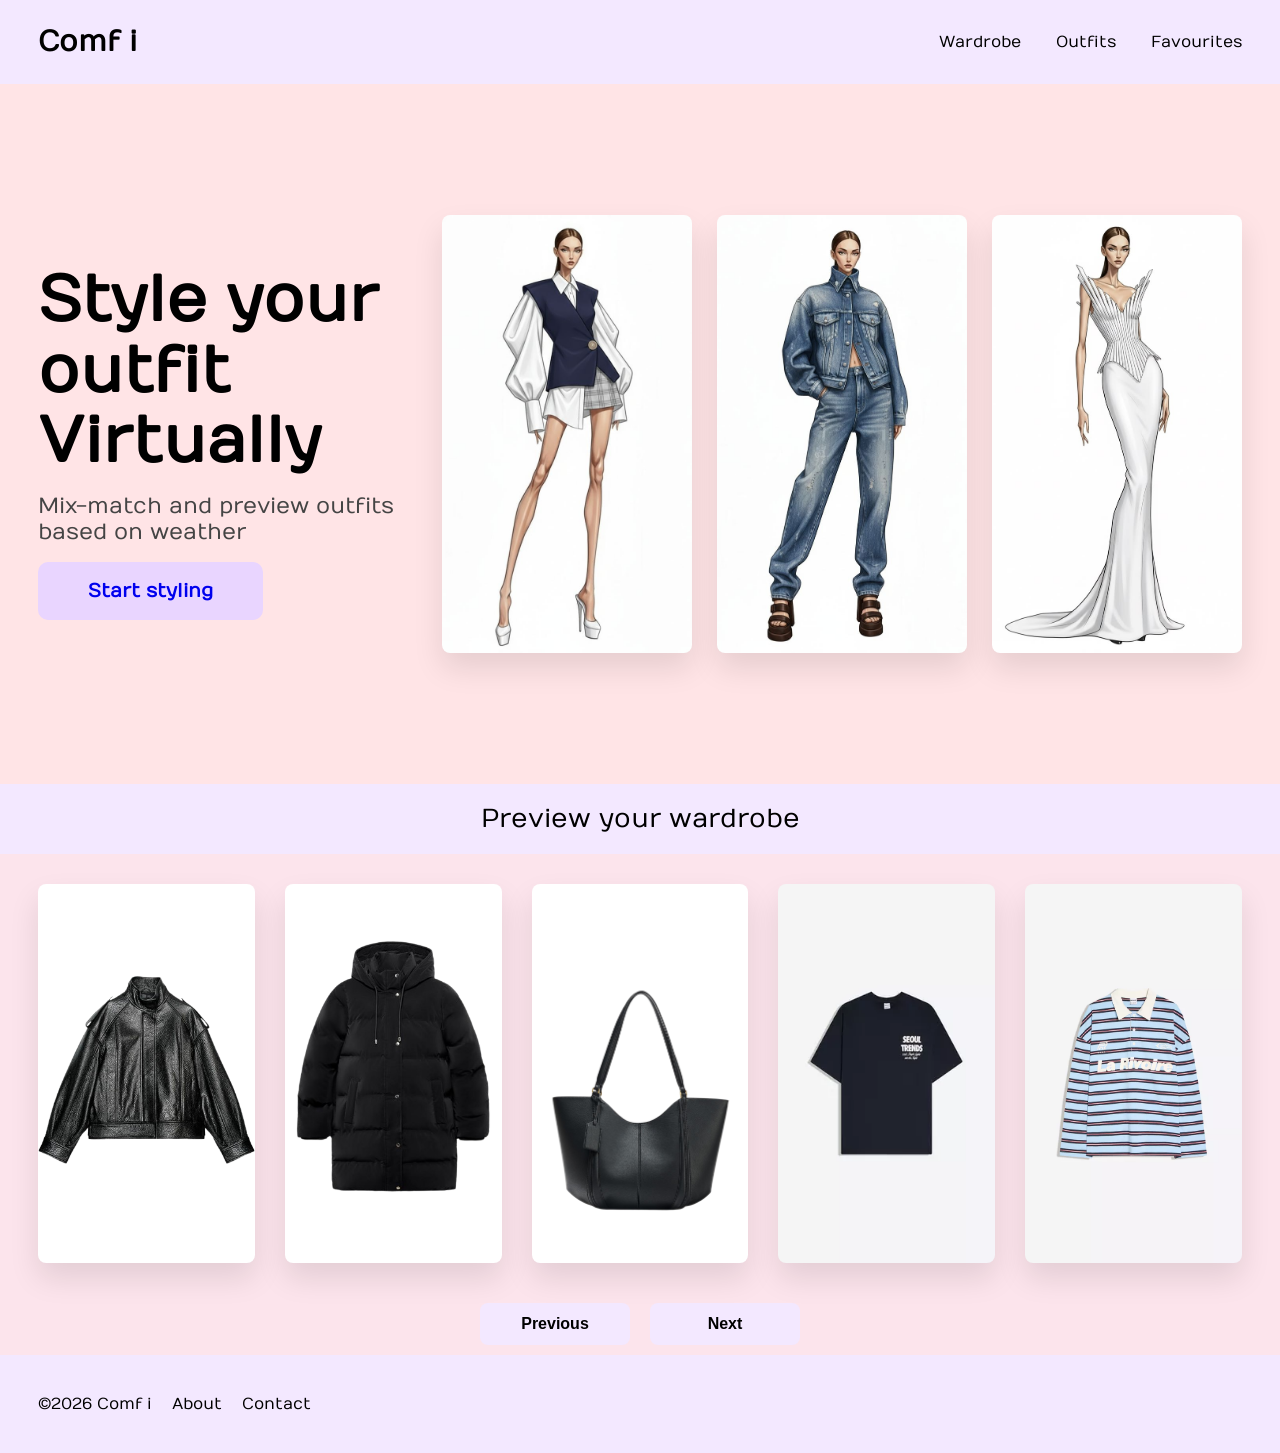
==== index.html @ 6ac88089 "Comfi virtual wardrobe" ====
<!doctype html>
<html lang="en" dir="ltr">
  <head>
    <meta charset="UTF-8" />
    <title>Comf i | Virtual Wardrobe</title>
    <link rel="stylesheet" href="style.css" />
  </head>
  <body>

    </header>
    <header class="navbar">
      <div class="logo">Comf i</div>
      <nav>
        <a href="#wardrobe-start">Wardrobe</a>
        <a href="#">Outfits</a>
        <a href="#">Favourites</a>
         <!-- <span class="menu">☰</span> -->
      </nav>
    </header>
    <section class="hero">
      <div class="hero-text">
        <h1>Style your outfit Virtually</h1>
        <p>Mix-match and preview outfits based on weather</p>
        <a class="a-styling"  href="wardrobe.html"> Start styling </a>
      <!--    onclick="document .getElementById('wardrobe-start') .scrollIntoView({ behavior: 'smooth' })
          " -->
      </div>
       <div class="hero-images" >
         <img class="h-image" src="images/heroop1.jpg" />
        <img class="h-image" src="images/hero2.jpg" />
        <img class="h-image" src="images/hero3.jpg" />
      </div>
    </section>
    <div class="section-title" id="wardrobe-start">Preview your wardrobe</div>
     
       <div class="items"  id="material">
        <img  class="g-image" src="images/jacketleather.png" />
        <img class="g-image" src="images/coatwinter.png" />
        <img class="g-image" src="images/Bag.png" />
        <img class="g-image" src="images/tshirt2.jpg" />
        <img class="g-image" src="images/longsleevesport.jpg" />
        <img class="g-image" src="images/Hoodie.jpg" />
        <img class="g-image" src="images/jacketjeans.jpg" />
        <img class="g-image" src="images/shortj.png" />
        <img class="g-image" src="images/botttuta1.jpg" />
        <img class="g-image" src="images/bottjeans1.png" />
         <img class="g-image" src="images/dressserious.png" />
        <img class="g-image" src="images/coatrain.jpg" />
        <img class="g-image" src="images/bagheart.jpg" />
        <img class="g-image" src="images/shoesblack.jpg" />
        <img class="g-image" src="images/blouse.png" />
         <img class="g-image" src="images/skirt.png" />
        <img class="g-image" src="images/hoodieopen.jpg" />
        <img class="g-image" src="images/Jacketserious1.jpg" />
        <img class="g-image" src="images/shoessandale.jpg" />
         <img class="g-image" src="images/dressopen.jpg" />
         <img class="g-image" src="images/botttutaser.jpg" />
        <img class="g-image" src="images/skirtblue.jpg" />
         <img class="g-image" src="images/coatsoft.jpg" />
        <img class="g-image" src="images/sweaterknit.jpg" />
        <img class="g-image" src="images/Tshirtmusic.jpg" />
        <img class="g-image" src="images/Tshirtf1.jpg" />
        <img class="g-image" src="images/bottWhiteJeans.png" />
        <img class="g-image" src="images/logsleeveopen.jpg" />
        <img class="g-image" src="images/LinenBlousef1.jpg" />
        <img class="g-image" src="images/dresswinter.jpg" />
        <img class="g-image" src="images/Jumpswit.png" />
        <img class="g-image" src="images/longsleevecasual.jpg" />
        <img class="g-image" src="images/shoestaka.jpg" />
      </div>
    <div class="move-Btns">
  <button id="prev-Btn">Previous</button>
  <button id="next-Btn">Next</button>
</div>
      
  

    <footer>
      <p>©2026 Comf i</p>
      <a href="#" class="foot">About</a>
      <a href="#" class="foot">Contact</a>
    
    </footer>
    <script src="script.js"></script>
  </body>
</html>
---- style.css ----
/* Home page */
@import url('https://fonts.googleapis.com/css2?family=Montserrat:ital,wght@0,100..900;1,100..900&family=Numans&display=swap');
      * {
        box-sizing: border-box;
        margin: 0;
        padding: 0;
       
      }
      body {
        font-family: 'Numans', sans-serif;
        background-color: #fff;
        width: 100%;
        
      }

      /* full width containers */
      header,
      section,
     .section-title,
     .items,
      footer {
        width: 100%;
        padding-left: 3%;
        padding-right: 3%;
      }
    
      /* header */
      header {
        
        display: flex;
        justify-content: space-between;
        align-items: center;
        padding-top: 25px;
        padding-bottom: 25px;
        background-color: rgb(243, 232, 255);
      }
      .logo {
        font-weight: bold;
        font-size: 1.8rem;
      }
      nav a {
        margin-left: 30px;
        text-decoration: none;
        color: #000;
        font-weight: 500;
      }

      /* hero */
      .hero {
        background-color: #ffe4e6;
        display: flex;
        flex-direction: row;
        justify-content: space-between;
        align-items: center;
        gap: 40px;
        padding-top: 60px;
        padding-bottom: 60px;
        min-height: 700px;
      }

      .hero-text {
        flex: 1;
        max-width: 600px;
      }

      .hero-text h1 {
        font-size: 4rem;
        margin-bottom: 15px;
        line-height: 1.1;
      }

      .hero-text p {
        font-size: 1.4rem;
        color: #444;
        margin-bottom: 35px;
      }

      .a-styling {
        background-color: #e9d5ff;
        text-decoration: none;
        padding: 18px 50px;
        border: none;
        border-radius: 10px;
        cursor: pointer;
        font-weight: bold;
        font-size: 1.2rem;
      }
      .a-styling:hover{
       color: grey ;
      }
      /* large image container  */
      .hero-images {
        flex: 1.5;
        display: flex;
        gap: 25px;
        justify-content: flex-end;
        align-items: center;
      }

      .h-image {
        width: 22%;
        min-width: 250px;
        height: auto;
        aspect-ratio: 2 / 3.5;
        object-fit: cover;
        border-radius: 8px;
        background-color: #fff;
        box-shadow: 0 15px 30px rgba(0, 0, 0, 0.1);
        cursor: pointer;
      }

      /* wardrobe section*/
      .section-title {
        background-color: #f3e8ff;
        text-align: center;
        padding: 20px 0;
        font-size: 1.6rem;
      
      }


      /* grid*/
    
      .items{
       display: grid;
        grid-template-columns: repeat(5, 1fr); /* exactly 5 columns */
        grid-template-rows: 1fr;
       /* grid-template-columns: repeat(5, minmax(250px, 1fr)); */
       gap: 30px;
       background-color: rgb(252, 228, 236);
      padding-top: 30px;
      padding-bottom: 30px;
      
    } 
      .g-image{
      
         width: 100%;
        /* width: 22%; */
        /* min-width: 250px; */
        height: auto;
        aspect-ratio: 2 / 3.5;
        object-fit: cover;
        border-radius: 8px;
        background-color: #fff;
        box-shadow: 0 15px 30px rgba(0, 0, 0, 0.1);
        transition: opacity 0.3s ease;
        
      }
      .g-image:hover {
        transform: translateY(-15px);
      }
    
      .move-Btns {
       display: flex;
       justify-content: center;
       gap: 20px;
       padding: 10px 0;
       background-color: rgb(252, 228, 236);
  }
  .move-Btns button {
  flex: 1;              /* to make  both buttons equal  */
  max-width: 150px;  
  padding: 12px 25px;
  border: none;
  border-radius: 8px;
  font-size: 1rem;
  font-weight: bold;
  cursor: pointer;
  transition: all 0.3s ease;
}
.move-Btns button:hover {
 
  transform: translateY(-2px);
  color: grey ;
}
.move-Btns button:active {
  transform: scale(0.95);
}
.move-Btns button:disabled {
  background-color: #ccc;
  cursor: not-allowed;
  transform: none;
}
#prev-Btn , #next-Btn{
   background-color: rgb(243, 232, 255);
}

      footer {
        padding-top: 40px;
        padding-bottom: 40px;
        display: flex;
        justify-content:flex-start;
       background-color: rgb(243, 232, 255);
        gap :20px;
      }
      .foot{
        display: flex;
        gap: 30px;
        text-decoration: none;
        color: black;
      }






/* second page   */
    


/* main  */
.main-layout {
  display: grid;
  grid-template-columns: 300px 1fr 350px;
  /* grid-template-rows: auto 1fr; */
  gap: 30px;
  padding: 30px 40px;
  background: #f3d4d4;
}

/* all coloms same row structure */
.sidebar,
.builder,
.preview {
  display: grid;
  /* grid-template-rows:auto 1fr; */
  height: 100%;
  background-color: rgb(243, 232, 255);
  
}

/* left sidebar */
.sidebar {
  padding: 20px;
  background-color: rgb(243, 232, 255);
}

.filter-group {
  margin-top: 15px;
  padding: 100px 30px;
  font-size: 20px;
}

.filter-group p {
  font-weight: bold;
  margin-bottom: 8px;
}

.filter-group label {
  display: block;
  margin: 5px 0;
}

/* center */
.builder {
  
  padding: 20px;
  gap: 20px;
  background-color: rgb(243, 232, 255);
 
}

/* rows */
.rows {
  display: grid;
  grid-template-columns: repeat(4, 1fr);
  /* grid-template-rows: 1fr 1fr; */
   grid-template-rows: repeat(2, 300px); /* 2 rows */
 justify-items: center;
  align-items: center;
  gap: 20px;
  margin-top: 20px;
   overflow: visible;/* Changed from hidden so you can see if they are clipping */
   margin-bottom: 10px; /* Small gap before buttons */
}


/* itme box */
.item {
  /* width: 250px; */
  height: 300px; /* This ensures every white box is the same height */
  width: 100%; /* Let the grid decide the width */
  max-width: 100%; 
  /* height: auto; */
  background: #fff;
  display: flex;
  justify-content: center;
  align-items: center;
}

.item img {

   /* width: 250px; */
  max-height: 320px;
    width: 100%;
    height: auto;
    object-fit: contain; /* Keeps images from stretching strangely */
    display: block;
 
    
}
    

.g2-move-Btns {
  display: flex;
  justify-content: center;
  gap: 20px;
  padding: 10px 0;
  background-color: rgb(243, 232, 255);
    margin-top: 10px; /* This will pull the buttons UP toward the boxes */
}



/* add text */
.add-text {
  position: absolute;
  top: -10px;
  left: 10px;
  background: #efd3d3;
  padding: 0 8px;
  font-size: 12px;
}



.selected {
  border: 2px solid #3f3fff;
}

/* rightside */




.preview {
  /* background: #efd3d3; */
  padding: 20px;
  align-items: center;
  background-color: rgb(243, 232, 255);
  flex-direction: column;
  width: 100%;
  justify-content: center;
  align-items: flex-start;
  gap: 10px;

}

.model-wrapper {
  position: relative;
  width: 300px;
  height: 600px;
  margin: auto;
  overflow: visible;
}

.model-base {
  width: 100%;
  position: absolute;
  top: 0;
  left: 0;
  z-index: 1;
}

/* ALL clothes */
/* base */
.clothes-layer {
  position: absolute;
  pointer-events: none;
  display: none;
  height: auto;
  max-height: 100%;
}
/* tops */
#layer-Tops {
  top: 10%;
  left: 50%;
  transform: translateX(-50%);
  width: 85%;
  z-index: 3;
}

/* bottoms */
#layer-Bottoms {
  top: 50%;
  left: 50%;
  transform: translateX(-50%);
  width: 90%;
  z-index: 2;
}

/* one piece */
#layer-One-piece {
  top: 10%;
  left: 50%;
  transform: translateX(-50%);
  width: 100%;
  z-index: 4;
}

/* outwear on the right side  */
#layer-Outerwear {
  top: 25%;              /* middle of body */
  left: 85%;             /* push to the RIGHT side */
  transform: translateX(-50%);
  width: 80%;
  z-index: 5;
}





/* Style for the clicked item in the grid */
.item-selected {
  outline: 3px solid #b39ddb;
  transform: scale(1.05);
}
/* model */
.model {
  /* height: 300px; */
     width: 250px;
  height: auto;
}


/* buttons  */
 .btn-group {
  display: flex;
  flex-direction: column;
  width: 100%;
  justify-content: center;
  align-items: center;
 gap: 10px;

}

.btn-primary,.btn-secondary {
  width: 80%;
  padding: 15px;
  gap: 30px;
  border: none;
  /* cursor: pointer; */
  text-decoration:none ;
  background-color: white;
   border-radius: 10px;
  font-weight: bold;
  font-size: 1.2rem;     
 
}
.last{
  text-decoration: none;
color: black;
}



/* result page DONT MIND THIS  */


.result-container {
  display: grid;
  grid-template-columns: 1.2fr 1fr; 
  align-items: center;              
  justify-items: center;            /* Horizontal center */
  min-height: calc(100vh - 160px);  /* Adjust based on header/footer height */
  padding: 40px 5%;
  background-color:  rgb(252, 228, 236);     
  gap: 30px;
}

/* image wrapper */
.result-image {
  width: 100%;
  max-width: 480px;
  display: flex;
  justify-content: center;
}

.result-image img {
  width: 100%;
  height: auto;
  border-radius: 12px;
  box-shadow: 0 10px 25px rgba(0, 0, 0, 0.1);
  object-fit: cover;
}

/* Content Side flex*/
.result-content {
  display: flex;
  flex-direction: column;
  align-items: center;
  text-align: center;
  width: 100%;
}

.outfit-name {
  font-family: 'Numans', sans-serif;
  font-size: 3rem;
  margin-bottom: 50px;
  color: #1a1a1a;
  letter-spacing: 1px;
}

/* the success message  */
.success-banner {
  background-color: #556b2f;    
  color: #000;                  
  padding: 25px 20px;
  width: 90%;
  max-width: 550px;
  font-size: 1.6rem;
  font-weight: 500;
  border-radius: 15px;
  box-shadow: 0 6px 15px rgba(0, 0, 0, 0.15);
  transition: transform 0.3s ease;
}

.success-banner:hover {
  transform: translateY(-5px);
}
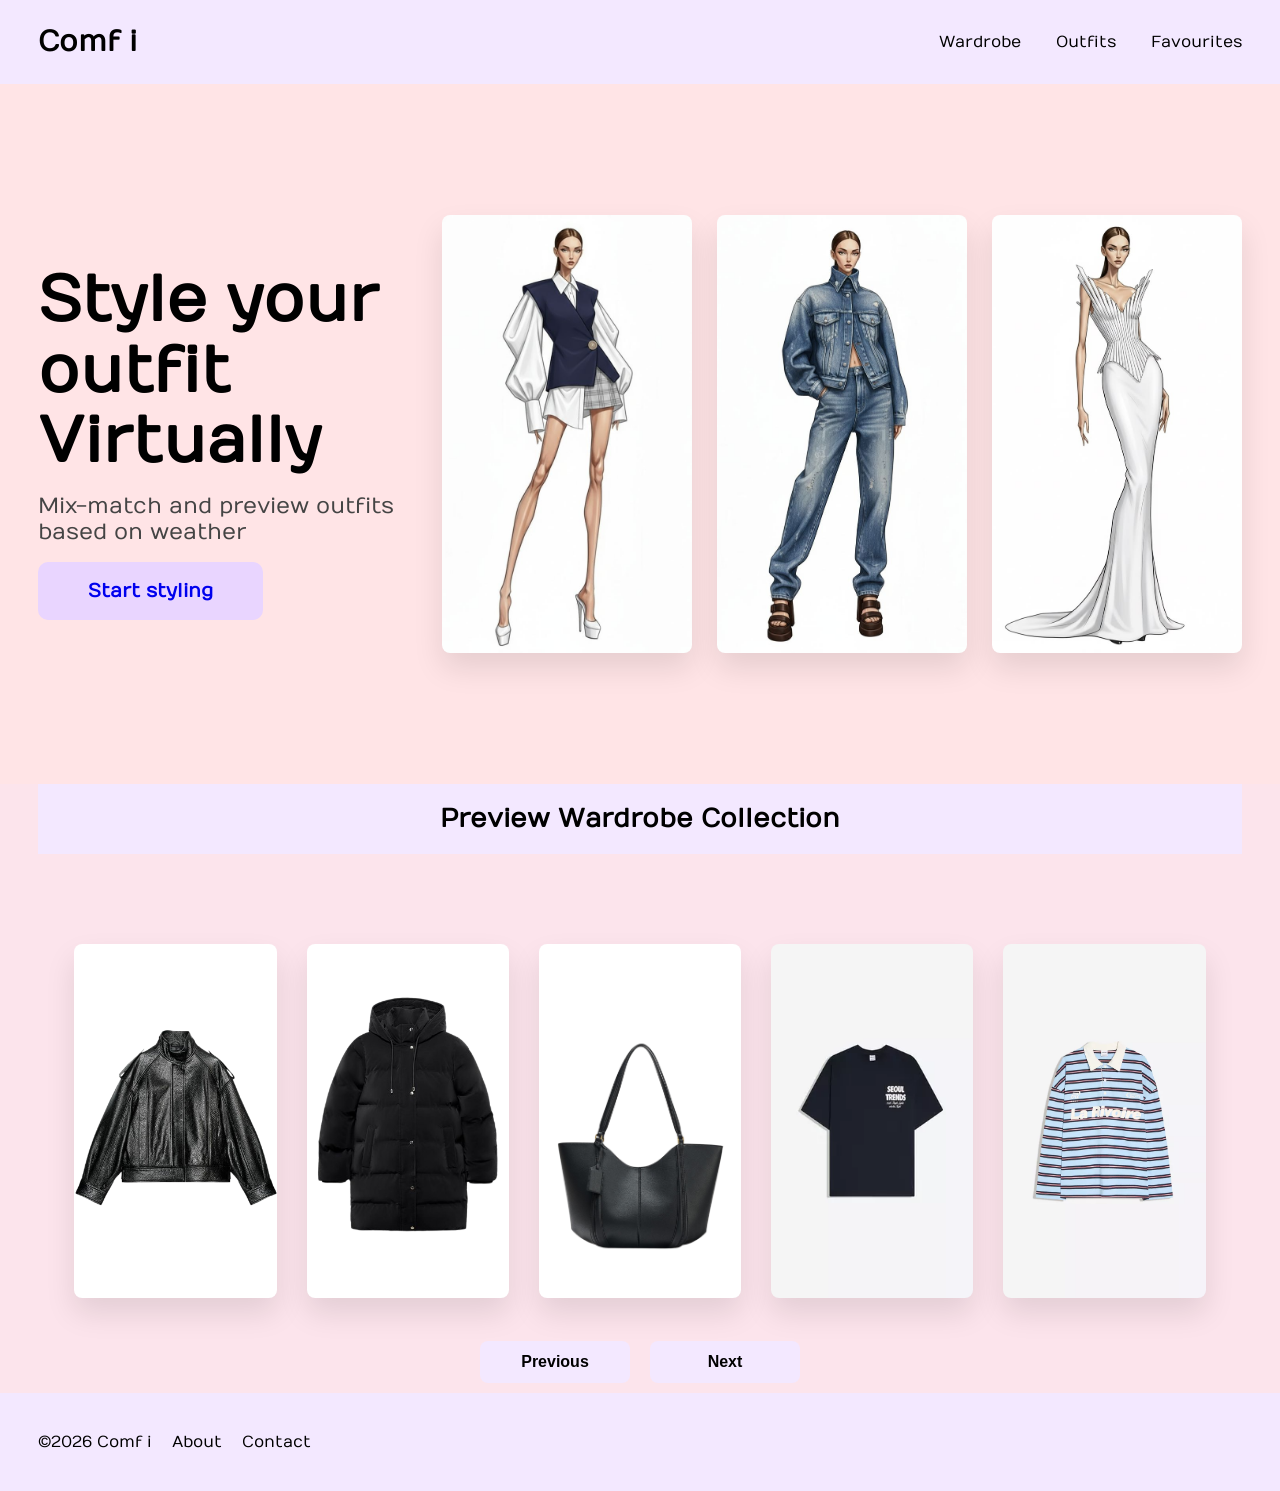
==== commit 281e1374: "Accessibility Update codes" ====
--- a/index.html
+++ b/index.html
@@ -2,85 +2,238 @@
 <html lang="en" dir="ltr">
   <head>
     <meta charset="UTF-8" />
-    <title>Comf i | Virtual Wardrobe</title>
+    <title>
+      Comf i | Virtual Wardrobe - Preview & Style Your Outfits Online
+    </title>
     <link rel="stylesheet" href="style.css" />
   </head>
   <body>
-
-    </header>
     <header class="navbar">
       <div class="logo">Comf i</div>
-      <nav>
+      <nav aria-label="Main Navigation">
         <a href="#wardrobe-start">Wardrobe</a>
-        <a href="#">Outfits</a>
-        <a href="#">Favourites</a>
-         <!-- <span class="menu">☰</span> -->
+        <a href="wardrobe.html">Outfits</a>
+        <a href="wardrobe.html">Favourites</a>
       </nav>
     </header>
-    <section class="hero">
-      <div class="hero-text">
-        <h1>Style your outfit Virtually</h1>
-        <p>Mix-match and preview outfits based on weather</p>
-        <a class="a-styling"  href="wardrobe.html"> Start styling </a>
-      <!--    onclick="document .getElementById('wardrobe-start') .scrollIntoView({ behavior: 'smooth' })
-          " -->
-      </div>
-       <div class="hero-images" >
-         <img class="h-image" src="images/heroop1.jpg" />
-        <img class="h-image" src="images/hero2.jpg" />
-        <img class="h-image" src="images/hero3.jpg" />
-      </div>
-    </section>
-    <div class="section-title" id="wardrobe-start">Preview your wardrobe</div>
-     
-       <div class="items"  id="material">
-        <img  class="g-image" src="images/jacketleather.png" />
-        <img class="g-image" src="images/coatwinter.png" />
-        <img class="g-image" src="images/Bag.png" />
-        <img class="g-image" src="images/tshirt2.jpg" />
-        <img class="g-image" src="images/longsleevesport.jpg" />
-        <img class="g-image" src="images/Hoodie.jpg" />
-        <img class="g-image" src="images/jacketjeans.jpg" />
-        <img class="g-image" src="images/shortj.png" />
-        <img class="g-image" src="images/botttuta1.jpg" />
-        <img class="g-image" src="images/bottjeans1.png" />
-         <img class="g-image" src="images/dressserious.png" />
-        <img class="g-image" src="images/coatrain.jpg" />
-        <img class="g-image" src="images/bagheart.jpg" />
-        <img class="g-image" src="images/shoesblack.jpg" />
-        <img class="g-image" src="images/blouse.png" />
-         <img class="g-image" src="images/skirt.png" />
-        <img class="g-image" src="images/hoodieopen.jpg" />
-        <img class="g-image" src="images/Jacketserious1.jpg" />
-        <img class="g-image" src="images/shoessandale.jpg" />
-         <img class="g-image" src="images/dressopen.jpg" />
-         <img class="g-image" src="images/botttutaser.jpg" />
-        <img class="g-image" src="images/skirtblue.jpg" />
-         <img class="g-image" src="images/coatsoft.jpg" />
-        <img class="g-image" src="images/sweaterknit.jpg" />
-        <img class="g-image" src="images/Tshirtmusic.jpg" />
-        <img class="g-image" src="images/Tshirtf1.jpg" />
-        <img class="g-image" src="images/bottWhiteJeans.png" />
-        <img class="g-image" src="images/logsleeveopen.jpg" />
-        <img class="g-image" src="images/LinenBlousef1.jpg" />
-        <img class="g-image" src="images/dresswinter.jpg" />
-        <img class="g-image" src="images/Jumpswit.png" />
-        <img class="g-image" src="images/longsleevecasual.jpg" />
-        <img class="g-image" src="images/shoestaka.jpg" />
-      </div>
-    <div class="move-Btns">
-  <button id="prev-Btn">Previous</button>
-  <button id="next-Btn">Next</button>
-</div>
-      
-  
+
+    <main>
+      <section class="hero" aria-label="Introduction">
+        <div class="hero-text">
+          <h1>Style your outfit Virtually</h1>
+          <p>Mix-match and preview outfits based on weather</p>
+          <a class="a-styling" href="wardrobe.html">Start styling</a>
+        </div>
+        <div class="hero-images">
+          <img
+            class="h-image"
+            src="images/heroop1.jpg"
+            alt="Fashion lookbook casual autumn outfit styling"
+          />
+          <img
+            class="h-image"
+            src="images/hero2.jpg"
+            alt="Fashion lookbook winter outerwear garment styling"
+          />
+          <img
+            class="h-image"
+            src="images/hero3.jpg"
+            alt="Fashion lookbook warm summer attire styling"
+          />
+        </div>
+      </section>
+
+      <section aria-labelledby="wardrobe-start">
+        <h2 class="section-title" id="wardrobe-start">
+          Preview Wardrobe Collection
+        </h2>
+        <div class="items" id="wardrobe-container"></div>
+      </section>
+
+      <section aria-label="Wardrobe Grid Items">
+        <div class="items" id="material">
+          <img
+            class="g-image"
+            src="images/jacketleather.png"
+            alt="Black Classic Leather Jacket"
+          />
+          <img
+            class="g-image"
+            src="images/coatwinter.png"
+            alt="Heavy Long Winter Coat"
+          />
+          <img
+            class="g-image"
+            src="images/Bag.png"
+            alt="Leather Shoulder Handbag"
+          />
+          <img
+            class="g-image"
+            src="images/tshirt2.jpg"
+            alt="Casual Cotton T-Shirt"
+          />
+          <img
+            class="g-image"
+            src="images/longsleevesport.jpg"
+            alt="Athletic Long-Sleeve Shirt"
+          />
+          <img
+            class="g-image"
+            src="images/Hoodie.jpg"
+            alt="Comfortable Oversized Hoodie"
+          />
+          <img
+            class="g-image"
+            src="images/jacketjeans.jpg"
+            alt="Blue Denim Jean Jacket"
+          />
+          <img
+            class="g-image"
+            src="images/shortj.png"
+            alt="Casual Denim Shorts"
+          />
+          <img
+            class="g-image"
+            src="images/botttuta1.jpg"
+            alt="Comfy Fleece Sweatpants"
+          />
+          <img
+            class="g-image"
+            src="images/bottjeans1.png"
+            alt="Classic Blue Denim Jeans"
+          />
+          <img
+            class="g-image"
+            src="images/dressserious.png"
+            alt="Elegant Formal Evening Dress"
+          />
+          <img
+            class="g-image"
+            src="images/coatrain.jpg"
+            alt="Waterproof Yellow Raincoat"
+          />
+          <img
+            class="g-image"
+            src="images/bagheart.jpg"
+            alt="Heart Patterned Handbag"
+          />
+          <img
+            class="g-image"
+            src="images/shoesblack.jpg"
+            alt="Formal Black Leather Shoes"
+          />
+          <img
+            class="g-image"
+            src="images/blouse.png"
+            alt="Elegant Silk Blouse"
+          />
+          <img
+            class="g-image"
+            src="images/skirt.png"
+            alt="Casual A-Line Skirt"
+          />
+          <img
+            class="g-image"
+            src="images/hoodieopen.jpg"
+            alt="Zip-Up Sporty Hoodie"
+          />
+          <img
+            class="g-image"
+            src="images/Jacketserious1.jpg"
+            alt="Tailored Formal Blazer Jacket"
+          />
+          <img
+            class="g-image"
+            src="images/shoessandale.jpg"
+            alt="Open-Toed Summer Sandals"
+          />
+          <img
+            class="g-image"
+            src="images/dressopen.jpg"
+            alt="Casual Flowing Summer Dress"
+          />
+          <img
+            class="g-image"
+            src="images/botttutaser.jpg"
+            alt="Tailored Smart Casual Trousers"
+          />
+          <img
+            class="g-image"
+            src="images/skirtblue.jpg"
+            alt="Blue Pleated Skirt"
+          />
+          <img
+            class="g-image"
+            src="images/coatsoft.jpg"
+            alt="Soft Pastel Trench Coat"
+          />
+          <img
+            class="g-image"
+            src="images/sweaterknit.jpg"
+            alt="Warm Cozy Knit Sweater"
+          />
+          <img
+            class="g-image"
+            src="images/Tshirtmusic.jpg"
+            alt="Graphic Music Band T-Shirt"
+          />
+          <img
+            class="g-image"
+            src="images/Tshirtf1.jpg"
+            alt="Athletic Fit Sporty T-Shirt"
+          />
+          <img
+            class="g-image"
+            src="images/bottWhiteJeans.png"
+            alt="Slim-Fit White Denim Jeans"
+          />
+          <img
+            class="g-image"
+            src="images/logsleeveopen.jpg"
+            alt="Button-Up Long Sleeve Shirt"
+          />
+          <img
+            class="g-image"
+            src="images/LinenBlousef1.jpg"
+            alt="Lightweight Summer Linen Blouse"
+          />
+          <img
+            class="g-image"
+            src="images/dresswinter.jpg"
+            alt="Long Sleeve Knit Winter Dress"
+          />
+          <img
+            class="g-image"
+            src="images/Jumpswit.png"
+            alt="Modern One-Piece Jumpsuit"
+          />
+          <img
+            class="g-image"
+            src="images/longsleevecasual.jpg"
+            alt="Casual Crewneck Long Sleeve Shirt"
+          />
+          <img
+            class="g-image"
+            src="images/shoestaka.jpg"
+            alt="Casual Streetwear Running Sneakers"
+          />
+        </div>
+
+        <div class="move-Btns">
+          <button id="prev-Btn">Previous</button>
+          <button id="next-Btn">Next</button>
+        </div>
+      </section>
+    </main>
 
     <footer>
       <p>©2026 Comf i</p>
-      <a href="#" class="foot">About</a>
-      <a href="#" class="foot">Contact</a>
-    
+      <a href="#" class="foot" aria-label="Learn more about Comf i">About</a>
+      <a href="#" class="foot" aria-label="Get in touch with Comf i support"
+        >Contact</a
+      >
     </footer>
+
     <script src="script.js"></script>
   </body>
 </html>
--- a/style.css
+++ b/style.css
@@ -1,165 +1,168 @@
 /* Home page */
 @import url('https://fonts.googleapis.com/css2?family=Montserrat:ital,wght@0,100..900;1,100..900&family=Numans&display=swap');
-      * {
-        box-sizing: border-box;
-        margin: 0;
-        padding: 0;
-       
-      }
-      body {
-        font-family: 'Numans', sans-serif;
-        background-color: #fff;
-        width: 100%;
-        
-      }
-
-      /* full width containers */
-      header,
-      section,
-     .section-title,
-     .items,
-      footer {
-        width: 100%;
-        padding-left: 3%;
-        padding-right: 3%;
-      }
-    
-      /* header */
-      header {
-        
-        display: flex;
-        justify-content: space-between;
-        align-items: center;
-        padding-top: 25px;
-        padding-bottom: 25px;
-        background-color: rgb(243, 232, 255);
-      }
-      .logo {
-        font-weight: bold;
-        font-size: 1.8rem;
-      }
-      nav a {
-        margin-left: 30px;
-        text-decoration: none;
-        color: #000;
-        font-weight: 500;
-      }
-
-      /* hero */
-      .hero {
-        background-color: #ffe4e6;
-        display: flex;
-        flex-direction: row;
-        justify-content: space-between;
-        align-items: center;
-        gap: 40px;
-        padding-top: 60px;
-        padding-bottom: 60px;
-        min-height: 700px;
-      }
-
-      .hero-text {
-        flex: 1;
-        max-width: 600px;
-      }
-
-      .hero-text h1 {
-        font-size: 4rem;
-        margin-bottom: 15px;
-        line-height: 1.1;
-      }
-
-      .hero-text p {
-        font-size: 1.4rem;
-        color: #444;
-        margin-bottom: 35px;
-      }
-
-      .a-styling {
-        background-color: #e9d5ff;
-        text-decoration: none;
-        padding: 18px 50px;
-        border: none;
-        border-radius: 10px;
-        cursor: pointer;
-        font-weight: bold;
-        font-size: 1.2rem;
-      }
-      .a-styling:hover{
-       color: grey ;
-      }
-      /* large image container  */
-      .hero-images {
-        flex: 1.5;
-        display: flex;
-        gap: 25px;
-        justify-content: flex-end;
-        align-items: center;
-      }
-
-      .h-image {
-        width: 22%;
-        min-width: 250px;
-        height: auto;
-        aspect-ratio: 2 / 3.5;
-        object-fit: cover;
-        border-radius: 8px;
-        background-color: #fff;
-        box-shadow: 0 15px 30px rgba(0, 0, 0, 0.1);
-        cursor: pointer;
-      }
-
-      /* wardrobe section*/
-      .section-title {
-        background-color: #f3e8ff;
-        text-align: center;
-        padding: 20px 0;
-        font-size: 1.6rem;
-      
-      }
-
-
-      /* grid*/
-    
-      .items{
-       display: grid;
-        grid-template-columns: repeat(5, 1fr); /* exactly 5 columns */
-        grid-template-rows: 1fr;
-       /* grid-template-columns: repeat(5, minmax(250px, 1fr)); */
-       gap: 30px;
-       background-color: rgb(252, 228, 236);
-      padding-top: 30px;
-      padding-bottom: 30px;
-      
-    } 
-      .g-image{
-      
-         width: 100%;
-        /* width: 22%; */
-        /* min-width: 250px; */
-        height: auto;
-        aspect-ratio: 2 / 3.5;
-        object-fit: cover;
-        border-radius: 8px;
-        background-color: #fff;
-        box-shadow: 0 15px 30px rgba(0, 0, 0, 0.1);
-        transition: opacity 0.3s ease;
-        
-      }
-      .g-image:hover {
-        transform: translateY(-15px);
-      }
-    
-      .move-Btns {
-       display: flex;
-       justify-content: center;
-       gap: 20px;
-       padding: 10px 0;
-       background-color: rgb(252, 228, 236);
-  }
-  .move-Btns button {
-  flex: 1;              /* to make  both buttons equal  */
-  max-width: 150px;  
+
+* {
+  box-sizing: border-box;
+  margin: 0;
+  padding: 0;
+}
+
+html {
+  background-color: rgb(252, 228, 236);
+  overflow-x: hidden;
+}
+
+body {
+  font-family: 'Numans', sans-serif;
+  background-color: rgb(252, 228, 236);
+  width: 100%;
+  overflow-x: hidden;
+}
+
+/* full width containers */
+header,
+section,
+.section-title,
+.items,
+footer {
+  width: 100%;
+  padding-left: 3%;
+  padding-right: 3%;
+}
+
+/* ensure no white gaps between sections */
+main > section {
+  background-color: rgb(252, 228, 236);
+}
+
+/* header */
+header {
+  display: flex;
+  justify-content: space-between;
+  align-items: center;
+  padding-top: 25px;
+  padding-bottom: 25px;
+  background-color: rgb(243, 232, 255);
+}
+.logo {
+  font-weight: bold;
+  font-size: 1.8rem;
+}
+nav a {
+  margin-left: 30px;
+  text-decoration: none;
+  color: #000;
+  font-weight: 500;
+}
+
+/* hero */
+.hero {
+  background-color: #ffe4e6;
+  display: flex;
+  flex-direction: row;
+  justify-content: space-between;
+  align-items: center;
+  gap: 40px;
+  padding-top: 60px;
+  padding-bottom: 60px;
+  min-height: 700px;
+}
+
+.hero-text {
+  flex: 1;
+  max-width: 600px;
+}
+
+.hero-text h1 {
+  font-size: 4rem;
+  margin-bottom: 15px;
+  line-height: 1.1;
+}
+
+.hero-text p {
+  font-size: 1.4rem;
+  color: #444;
+  margin-bottom: 35px;
+}
+
+.a-styling {
+  background-color: #e9d5ff;
+  text-decoration: none;
+  padding: 18px 50px;
+  border: none;
+  border-radius: 10px;
+  cursor: pointer;
+  font-weight: bold;
+  font-size: 1.2rem;
+}
+.a-styling:hover {
+  color: grey;
+}
+
+/* large image container */
+.hero-images {
+  flex: 1.5;
+  display: flex;
+  gap: 25px;
+  justify-content: flex-end;
+  align-items: center;
+}
+
+.h-image {
+  width: 22%;
+  min-width: 250px;
+  height: auto;
+  aspect-ratio: 2 / 3.5;
+  object-fit: cover;
+  border-radius: 8px;
+  background-color: #fff;
+  box-shadow: 0 15px 30px rgba(0, 0, 0, 0.1);
+  cursor: pointer;
+}
+
+/* wardrobe section */
+.section-title {
+  background-color: #f3e8ff;
+  text-align: center;
+  padding: 20px 0;
+  font-size: 1.6rem;
+}
+
+/* grid */
+.items {
+  display: grid;
+  grid-template-columns: repeat(5, 1fr);
+  grid-template-rows: 1fr;
+  gap: 30px;
+  background-color: rgb(252, 228, 236);
+  padding-top: 30px;
+  padding-bottom: 30px;
+}
+
+.g-image {
+  width: 100%;
+  height: auto;
+  aspect-ratio: 2 / 3.5;
+  object-fit: cover;
+  border-radius: 8px;
+  background-color: #fff;
+  box-shadow: 0 15px 30px rgba(0, 0, 0, 0.1);
+  transition: opacity 0.3s ease;
+}
+.g-image:hover {
+  transform: translateY(-15px);
+}
+
+.move-Btns {
+  display: flex;
+  justify-content: center;
+  gap: 20px;
+  padding: 10px 0;
+  background-color: rgb(252, 228, 236);
+}
+.move-Btns button {
+  flex: 1;
+  max-width: 150px;
   padding: 12px 25px;
   border: none;
   border-radius: 8px;
@@ -169,9 +172,8 @@
   transition: all 0.3s ease;
 }
 .move-Btns button:hover {
- 
   transform: translateY(-2px);
-  color: grey ;
+  color: grey;
 }
 .move-Btns button:active {
   transform: scale(0.95);
@@ -181,53 +183,45 @@
   cursor: not-allowed;
   transform: none;
 }
-#prev-Btn , #next-Btn{
-   background-color: rgb(243, 232, 255);
-}
-
-      footer {
-        padding-top: 40px;
-        padding-bottom: 40px;
-        display: flex;
-        justify-content:flex-start;
-       background-color: rgb(243, 232, 255);
-        gap :20px;
-      }
-      .foot{
-        display: flex;
-        gap: 30px;
-        text-decoration: none;
-        color: black;
-      }
-
-
-
-
-
-
-/* second page   */
-    
-
-
-/* main  */
+#prev-Btn,
+#next-Btn {
+  background-color: rgb(243, 232, 255);
+}
+
+footer {
+  padding-top: 40px;
+  padding-bottom: 40px;
+  display: flex;
+  justify-content: flex-start;
+  background-color: rgb(243, 232, 255);
+  gap: 20px;
+}
+.foot {
+  display: flex;
+  gap: 30px;
+  text-decoration: none;
+  color: black;
+}
+
+
+/* ===================== */
+/* second page           */
+/* ===================== */
+
 .main-layout {
   display: grid;
   grid-template-columns: 300px 1fr 350px;
-  /* grid-template-rows: auto 1fr; */
   gap: 30px;
   padding: 30px 40px;
   background: #f3d4d4;
 }
 
-/* all coloms same row structure */
 .sidebar,
 .builder,
 .preview {
   display: grid;
-  /* grid-template-rows:auto 1fr; */
   height: 100%;
   background-color: rgb(243, 232, 255);
-  
 }
 
 /* left sidebar */
@@ -254,35 +248,29 @@
 
 /* center */
 .builder {
-  
   padding: 20px;
   gap: 20px;
   background-color: rgb(243, 232, 255);
- 
 }
 
 /* rows */
 .rows {
   display: grid;
   grid-template-columns: repeat(4, 1fr);
-  /* grid-template-rows: 1fr 1fr; */
-   grid-template-rows: repeat(2, 300px); /* 2 rows */
- justify-items: center;
+  grid-template-rows: repeat(2, 300px);
+  justify-items: center;
   align-items: center;
   gap: 20px;
   margin-top: 20px;
-   overflow: visible;/* Changed from hidden so you can see if they are clipping */
-   margin-bottom: 10px; /* Small gap before buttons */
-}
-
-
-/* itme box */
+  overflow: visible;
+  margin-bottom: 10px;
+}
+
+/* item box */
 .item {
-  /* width: 250px; */
-  height: 300px; /* This ensures every white box is the same height */
-  width: 100%; /* Let the grid decide the width */
-  max-width: 100%; 
-  /* height: auto; */
+  height: 300px;
+  width: 100%;
+  max-width: 100%;
   background: #fff;
   display: flex;
   justify-content: center;
@@ -290,17 +278,12 @@
 }
 
 .item img {
-
-   /* width: 250px; */
   max-height: 320px;
-    width: 100%;
-    height: auto;
-    object-fit: contain; /* Keeps images from stretching strangely */
-    display: block;
- 
-    
-}
-    
+  width: 100%;
+  height: auto;
+  object-fit: contain;
+  display: block;
+}
 
 .g2-move-Btns {
   display: flex;
@@ -308,12 +291,9 @@
   gap: 20px;
   padding: 10px 0;
   background-color: rgb(243, 232, 255);
-    margin-top: 10px; /* This will pull the buttons UP toward the boxes */
-}
-
-
-
-/* add text */
+  margin-top: 10px;
+}
+
 .add-text {
   position: absolute;
   top: -10px;
@@ -323,19 +303,12 @@
   font-size: 12px;
 }
 
-
-
 .selected {
   border: 2px solid #3f3fff;
 }
 
-/* rightside */
-
-
-
-
+/* right side */
 .preview {
-  /* background: #efd3d3; */
   padding: 20px;
   align-items: center;
   background-color: rgb(243, 232, 255);
@@ -344,7 +317,6 @@
   justify-content: center;
   align-items: flex-start;
   gap: 10px;
-
 }
 
 .model-wrapper {
@@ -364,7 +336,6 @@
 }
 
 /* ALL clothes */
-/* base */
 .clothes-layer {
   position: absolute;
   pointer-events: none;
@@ -372,7 +343,7 @@
   height: auto;
   max-height: 100%;
 }
-/* tops */
+
 #layer-Tops {
   top: 10%;
   left: 50%;
@@ -381,7 +352,6 @@
   z-index: 3;
 }
 
-/* bottoms */
 #layer-Bottoms {
   top: 50%;
   left: 50%;
@@ -390,7 +360,6 @@
   z-index: 2;
 }
 
-/* one piece */
 #layer-One-piece {
   top: 10%;
   left: 50%;
@@ -399,78 +368,67 @@
   z-index: 4;
 }
 
-/* outwear on the right side  */
 #layer-Outerwear {
-  top: 25%;              /* middle of body */
-  left: 85%;             /* push to the RIGHT side */
+  top: 25%;
+  left: 85%;
   transform: translateX(-50%);
   width: 80%;
   z-index: 5;
 }
 
-
-
-
-
-/* Style for the clicked item in the grid */
 .item-selected {
   outline: 3px solid #b39ddb;
   transform: scale(1.05);
 }
-/* model */
+
 .model {
-  /* height: 300px; */
-     width: 250px;
-  height: auto;
-}
-
-
-/* buttons  */
- .btn-group {
+  width: 250px;
+  height: auto;
+}
+
+.btn-group {
   display: flex;
   flex-direction: column;
   width: 100%;
   justify-content: center;
   align-items: center;
- gap: 10px;
-
-}
-
-.btn-primary,.btn-secondary {
+  gap: 10px;
+}
+
+.btn-primary,
+.btn-secondary {
   width: 80%;
   padding: 15px;
   gap: 30px;
   border: none;
-  /* cursor: pointer; */
-  text-decoration:none ;
+  text-decoration: none;
   background-color: white;
-   border-radius: 10px;
+  border-radius: 10px;
   font-weight: bold;
-  font-size: 1.2rem;     
- 
-}
-.last{
+  font-size: 1.2rem;
+}
+
+.last {
   text-decoration: none;
-color: black;
-}
-
-
-
-/* result page DONT MIND THIS  */
-
+  color: black;
+}
+
+
+/* ===================== */
+/* result page           */
+/* ===================== */
 
 .result-container {
   display: grid;
-  grid-template-columns: 1.2fr 1fr; 
-  align-items: center;              
-  justify-items: center;            /* Horizontal center */
-  min-height: calc(100vh - 160px);  /* Adjust based on header/footer height */
+  grid-template-columns: 1.2fr 1fr;
+  align-items: center;
+  justify-items: center;
+  min-height: calc(100vh - 160px);
   padding: 40px 5%;
-  background-color:  rgb(252, 228, 236);     
+  background-color: rgb(252, 228, 236);
   gap: 30px;
 }
 
-/* image wrapper */
 .result-image {
   width: 100%;
   max-width: 480px;
@@ -486,7 +444,6 @@
   object-fit: cover;
 }
 
-/* Content Side flex*/
 .result-content {
   display: flex;
   flex-direction: column;
@@ -503,10 +460,9 @@
   letter-spacing: 1px;
 }
 
-/* the success message  */
 .success-banner {
-  background-color: #556b2f;    
-  color: #000;                  
+  background-color: #556b2f;
+  color: #000;
   padding: 25px 20px;
   width: 90%;
   max-width: 550px;
@@ -519,5 +475,4 @@
 
 .success-banner:hover {
   transform: translateY(-5px);
-}
-
+}
